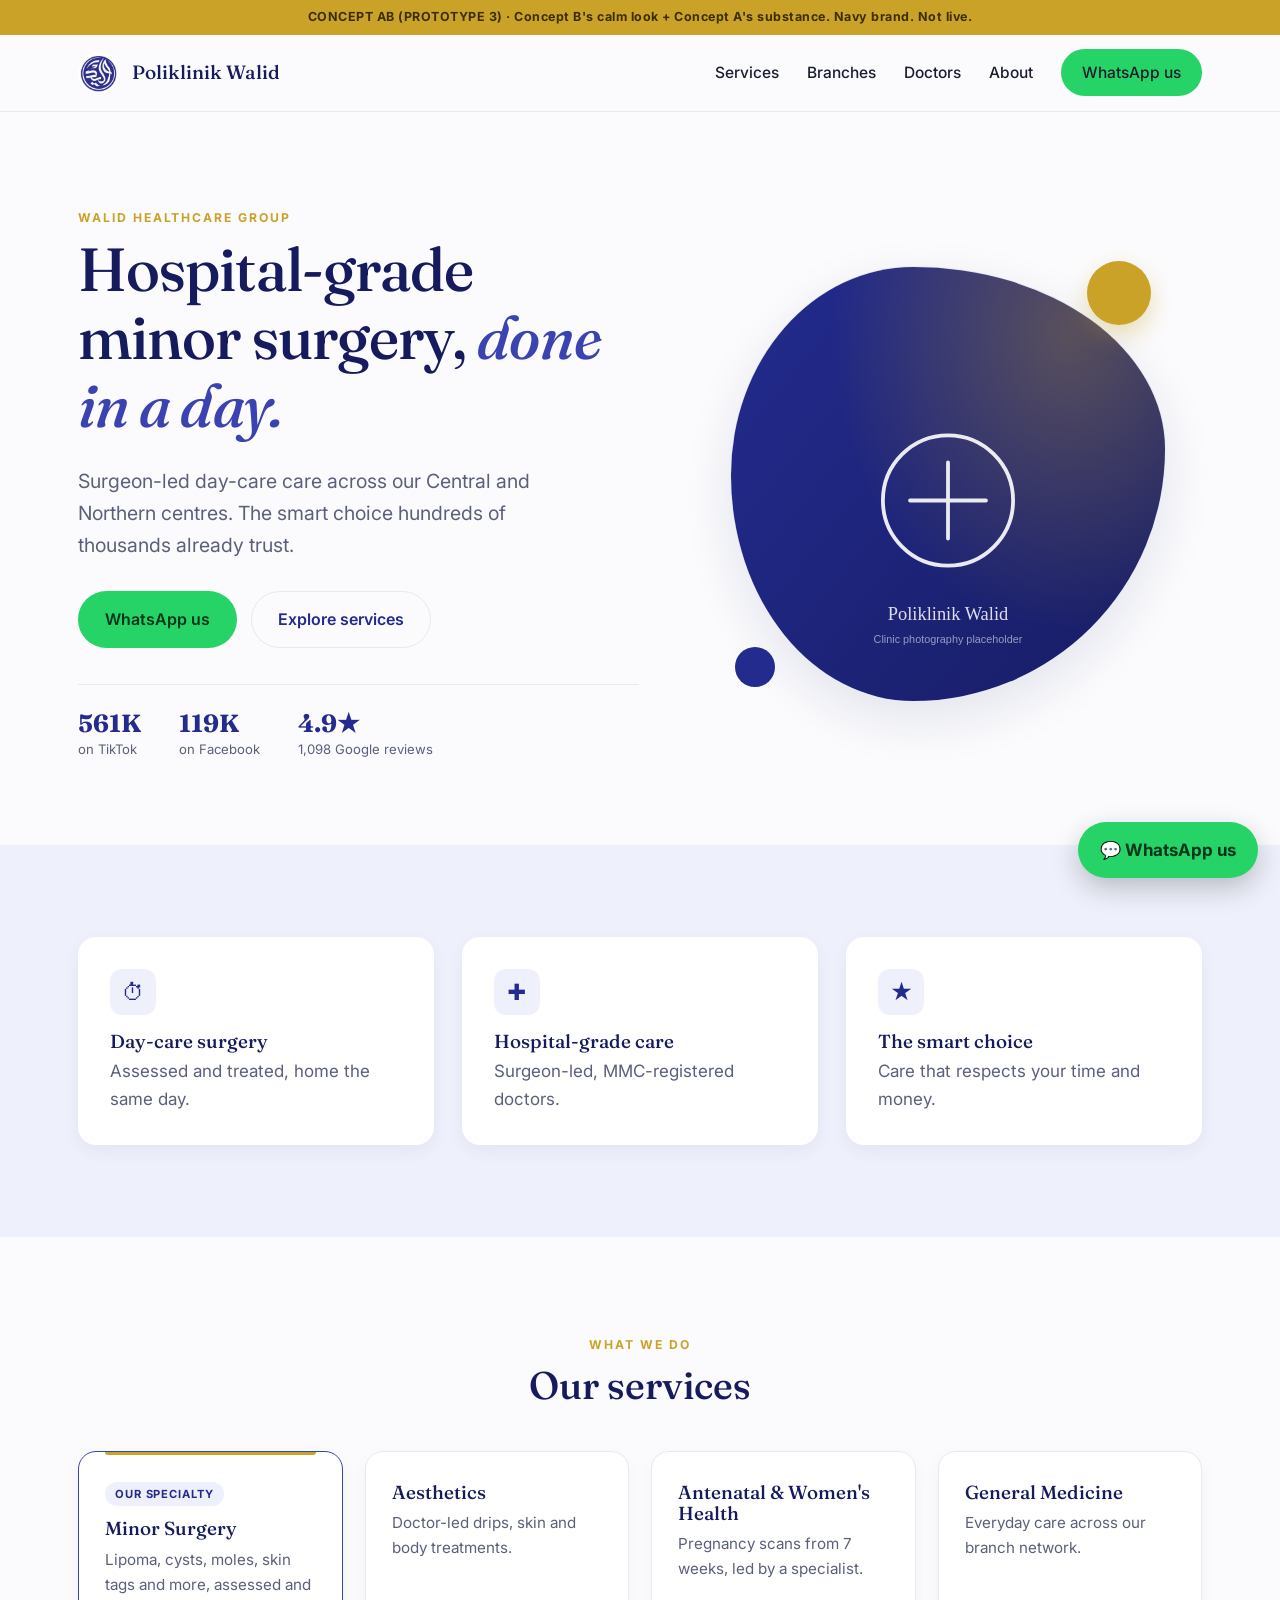
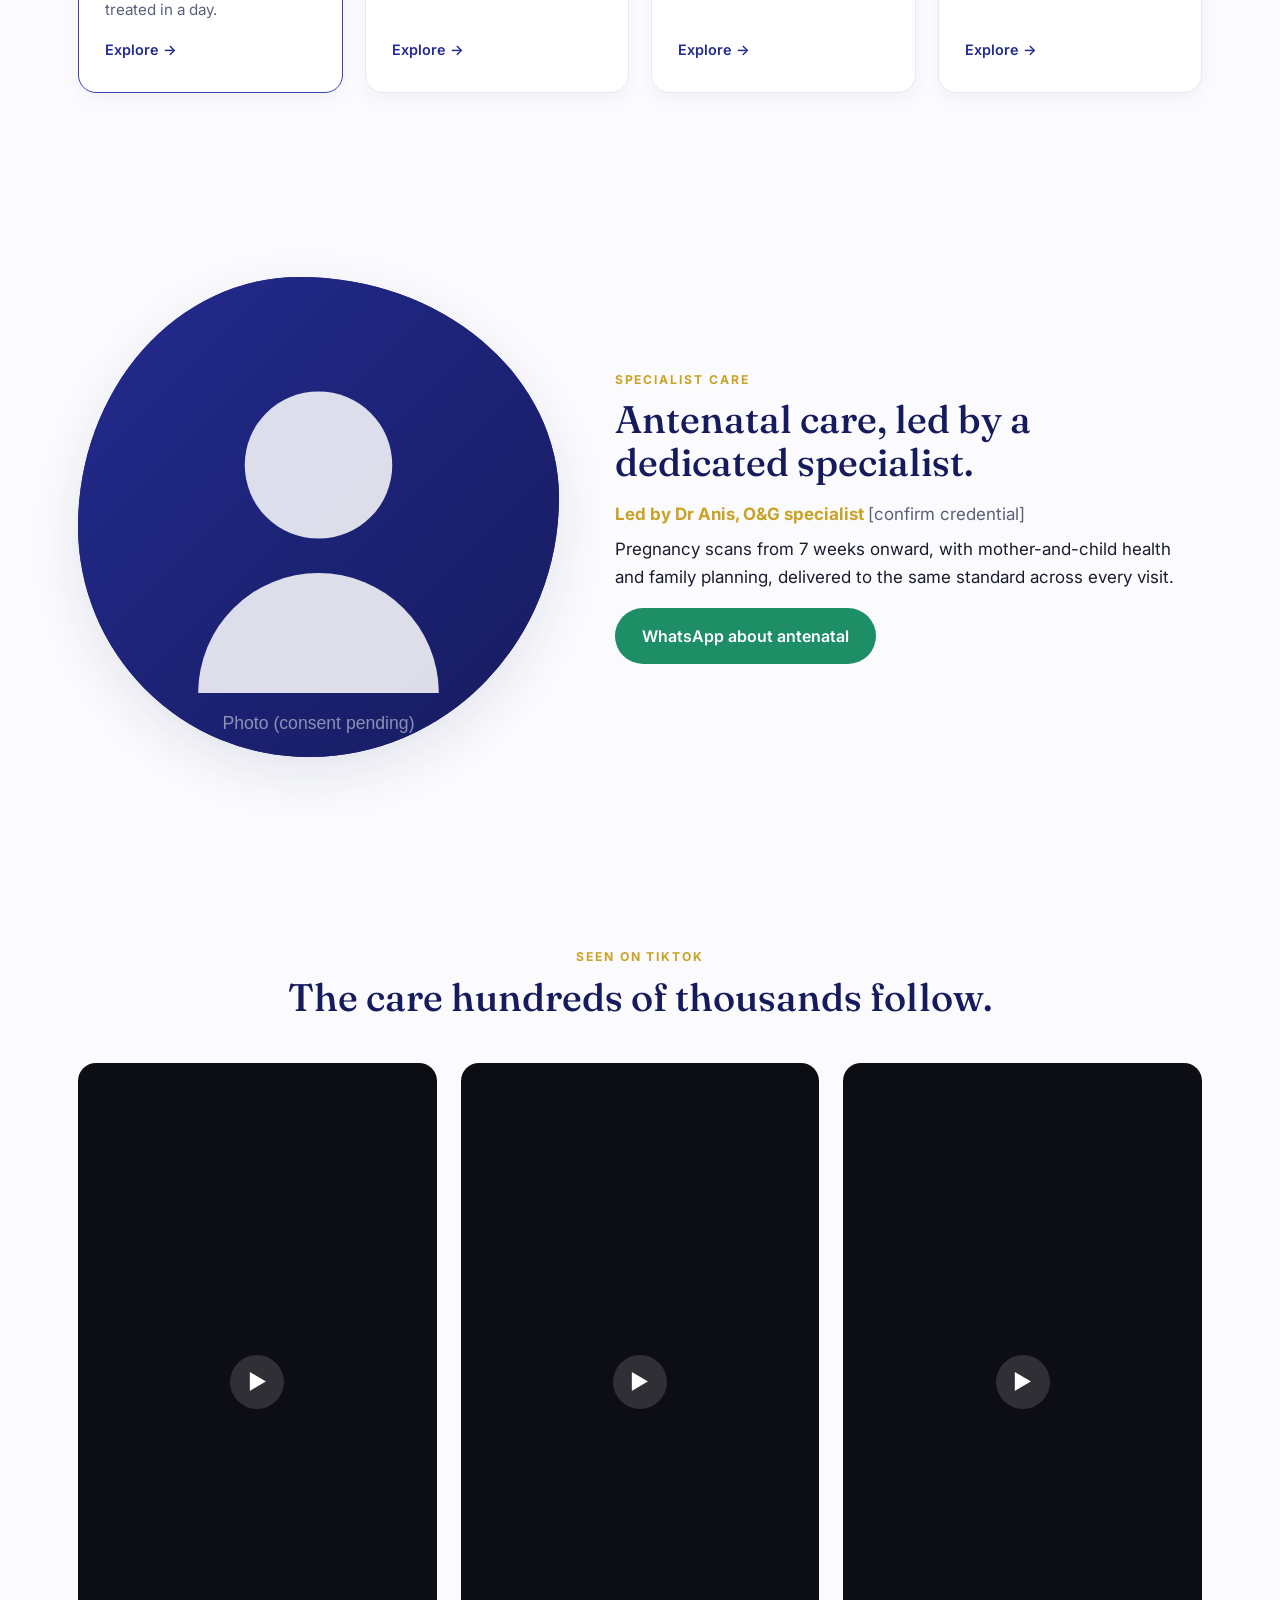
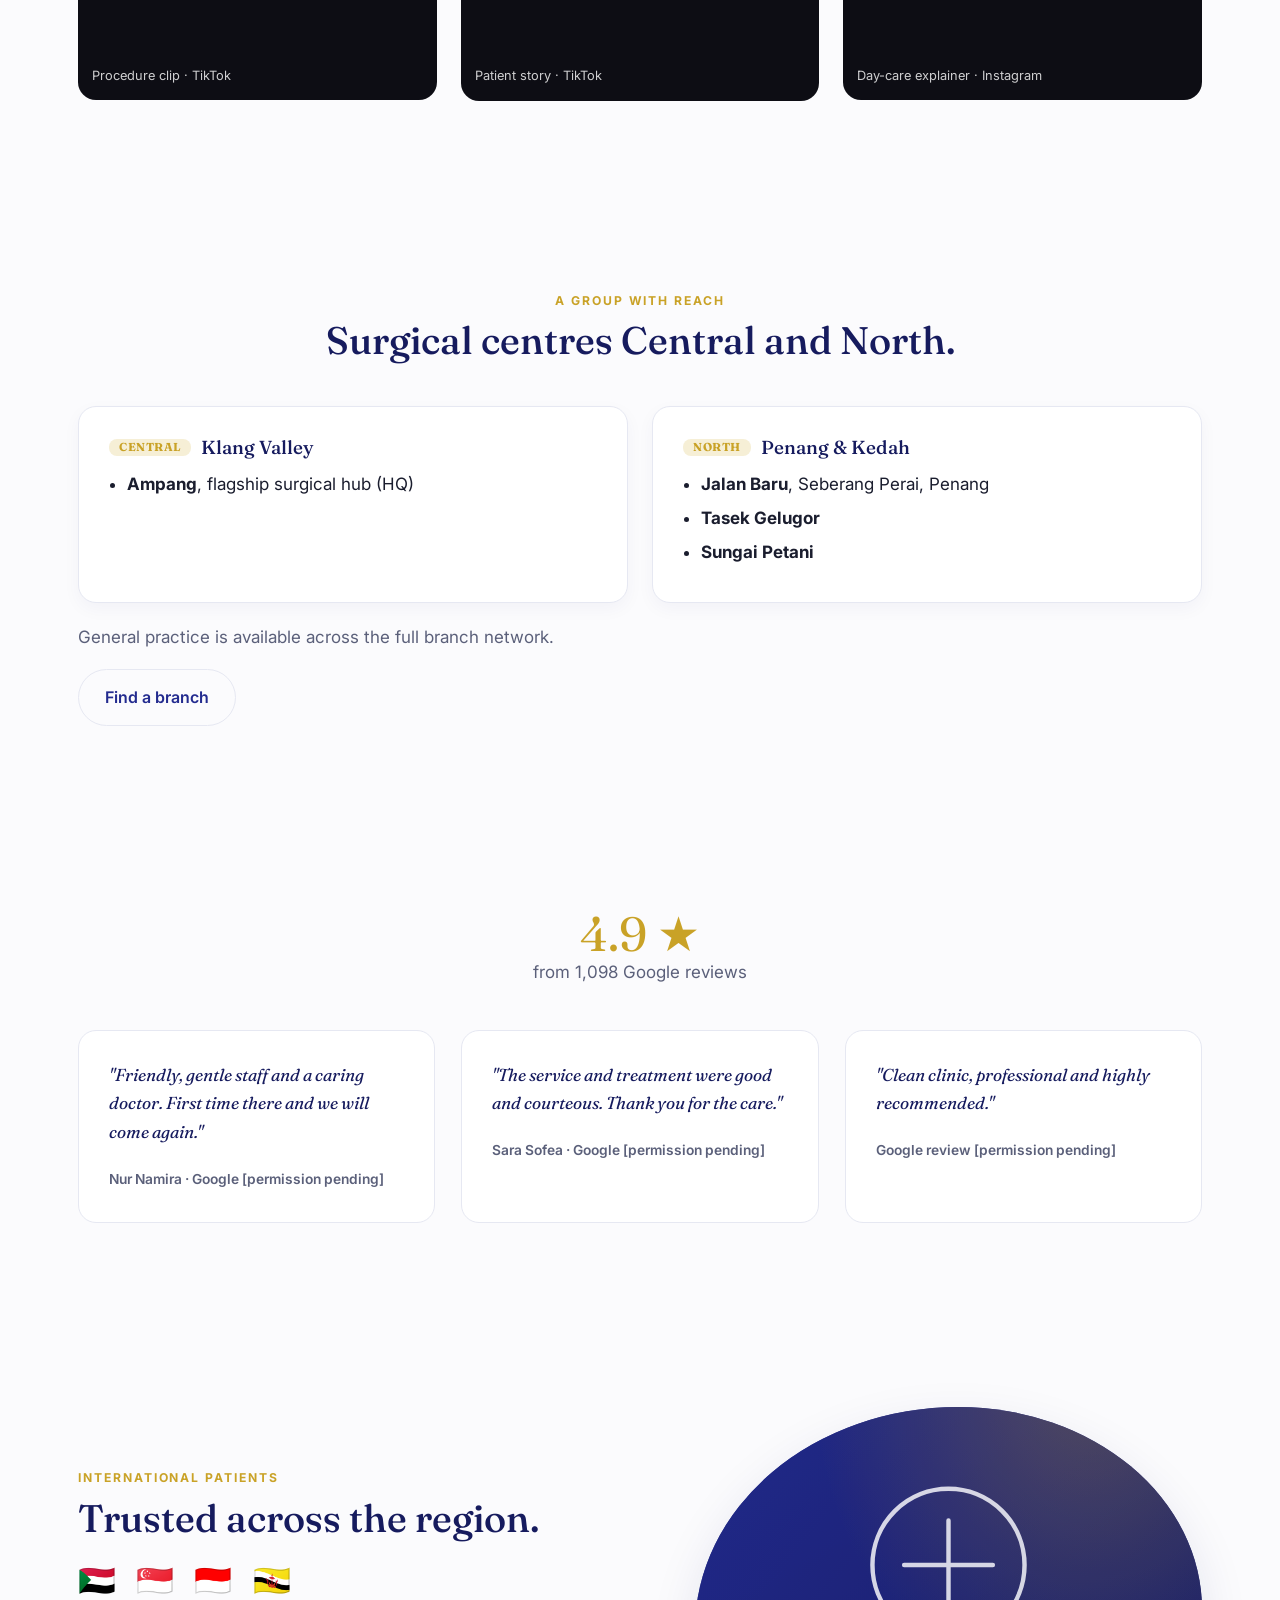
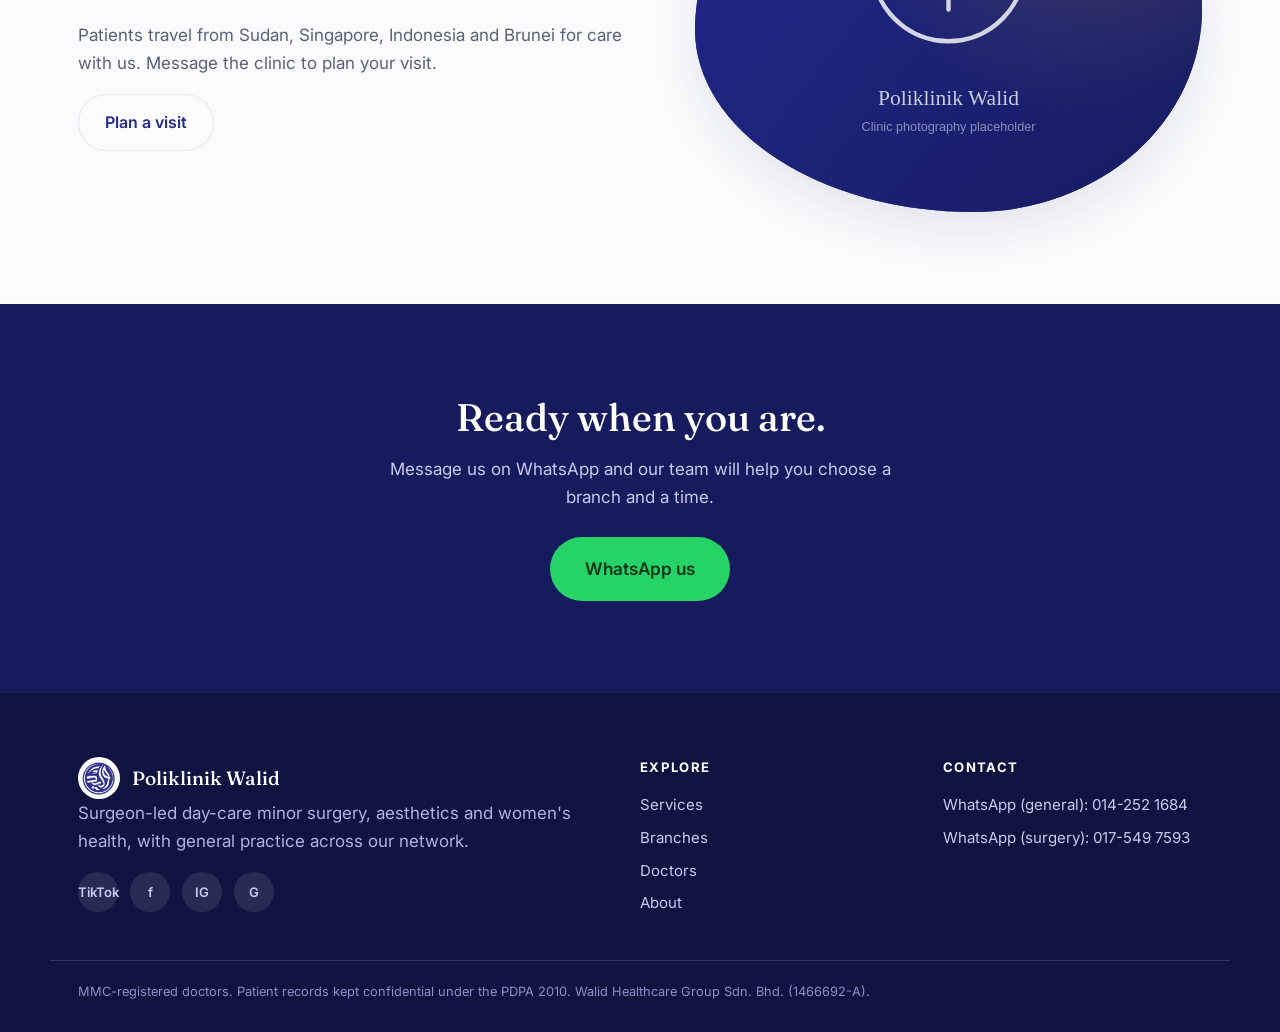
==== prototype-v3/index.html @ 0b4a8151 "Build Concept AB (Prototype 3) per docs/13 spec Standalone homepage blend at /prototype-v3: Concept " ====
<!DOCTYPE html>
<html lang="en">
<head>
  <meta charset="UTF-8" />
  <meta name="viewport" content="width=device-width, initial-scale=1.0" />
  <meta name="robots" content="noindex, nofollow" />
  <title>Poliklinik Walid · Concept AB (Prototype 3)</title>
  <link rel="preconnect" href="https://fonts.googleapis.com" />
  <link rel="preconnect" href="https://fonts.gstatic.com" crossorigin />
  <link href="https://fonts.googleapis.com/css2?family=Fraunces:opsz,wght@9..144,400;9..144,500;9..144,600&family=Inter:wght@400;500;600;700&display=swap" rel="stylesheet" />
  <link rel="stylesheet" href="styles.css" />
</head>
<body>
  <div class="mock-banner">CONCEPT AB (PROTOTYPE 3) · Concept B's calm look + Concept A's substance. Navy brand. Not live.</div>

  <!-- 0. HEADER -->
  <header class="site-header">
    <div class="container header-inner">
      <a class="brand" href="#">
        <img src="assets/logo.jpg" alt="Poliklinik Walid" width="42" height="42" />
        <span class="brand-name">Poliklinik Walid</span>
      </a>
      <nav class="nav">
        <a href="#services">Services</a>
        <a href="#network">Branches</a>
        <a href="#specialist">Doctors</a>
        <a href="#intl">About</a>
        <a class="btn btn-wa" href="#contact">WhatsApp us</a>
      </nav>
    </div>
  </header>

  <!-- 1. HERO (B's panel + A's proof rail) -->
  <section class="hero">
    <div class="container hero-grid">
      <div class="hero-text">
        <p class="eyebrow">Walid Healthcare Group</p>
        <h1>Hospital-grade minor surgery, <em>done in a day.</em></h1>
        <p class="lead">Surgeon-led day-care care across our Central and Northern centres. The smart choice hundreds of thousands already trust.</p>
        <div class="hero-cta">
          <a class="btn btn-wa" href="#contact">WhatsApp us</a>
          <a class="btn btn-ghost" href="#services">Explore services</a>
        </div>
        <div class="proof-rail">
          <div class="stat"><b>561K</b><span>on TikTok</span></div>
          <div class="stat"><b>119K</b><span>on Facebook</span></div>
          <div class="stat"><b>4.9&#9733;</b><span>1,098 Google reviews</span></div>
        </div>
      </div>
      <div class="hero-art" aria-hidden="true">
        <div class="hero-panel">
          <img class="hero-photo" src="assets/placeholder-hero.svg" alt="" />
        </div>
        <span class="float-dot dot-gold"></span>
        <span class="float-dot dot-navy"></span>
      </div>
    </div>
  </section>

  <!-- 2. VALUE STRIP -->
  <section class="value">
    <div class="container value-grid reveal-group">
      <div class="value-card"><div class="vi">&#9201;</div><h3>Day-care surgery</h3><p>Assessed and treated, home the same day.</p></div>
      <div class="value-card"><div class="vi">&#10010;</div><h3>Hospital-grade care</h3><p>Surgeon-led, MMC-registered doctors.</p></div>
      <div class="value-card"><div class="vi">&#9733;</div><h3>The smart choice</h3><p>Care that respects your time and money.</p></div>
    </div>
  </section>

  <!-- 3. SERVICES ROW (B's thin-underline, 4 pillars, Minor Surgery led) -->
  <section class="services" id="services">
    <div class="container">
      <div class="section-label"><span class="eyebrow">What we do</span><h2>Our services</h2></div>
      <div class="svc-row">
        <a class="svc is-lead" href="#">
          <span class="svc-tag">Our specialty</span>
          <h3>Minor Surgery</h3>
          <p>Lipoma, cysts, moles, skin tags and more, assessed and treated in a day.</p>
          <span class="svc-arrow">Explore &rarr;</span>
        </a>
        <a class="svc" href="#">
          <h3>Aesthetics</h3>
          <p>Doctor-led drips, skin and body treatments.</p>
          <span class="svc-arrow">Explore &rarr;</span>
        </a>
        <a class="svc" href="#">
          <h3>Antenatal &amp; Women's Health</h3>
          <p>Pregnancy scans from 7 weeks, led by a specialist.</p>
          <span class="svc-arrow">Explore &rarr;</span>
        </a>
        <a class="svc" href="#">
          <h3>General Medicine</h3>
          <p>Everyday care across our branch network.</p>
          <span class="svc-arrow">Explore &rarr;</span>
        </a>
      </div>
    </div>
  </section>

  <!-- 4. SPECIALIST (expertise-first) -->
  <section class="specialist" id="specialist">
    <div class="container spec-grid">
      <div class="spec-photo reveal" aria-hidden="true"><div class="spec-panel"><img src="assets/placeholder-doctor.svg" alt="" /></div></div>
      <div>
        <p class="eyebrow">Specialist care</p>
        <h2>Antenatal care, led by a dedicated specialist.</h2>
        <p class="gold-line">Led by Dr Anis, O&amp;G specialist <span class="muted">[confirm credential]</span></p>
        <p>Pregnancy scans from 7 weeks onward, with mother-and-child health and family planning, delivered to the same standard across every visit.</p>
        <a class="btn btn-primary" href="#contact">WhatsApp about antenatal</a>
      </div>
    </div>
  </section>

  <!-- 5. PROOF WALL -->
  <section class="proof" id="proof">
    <div class="container">
      <div class="section-label"><span class="eyebrow">Seen on TikTok</span><h2>The care hundreds of thousands follow.</h2></div>
      <div class="proof-grid reveal-group">
        <a class="proof-card" href="https://www.tiktok.com/@drwalidutagha" target="_blank" rel="noopener"><span class="play">&#9654;</span><span class="lbl">Procedure clip &middot; TikTok</span></a>
        <a class="proof-card" href="https://www.tiktok.com/@drwalidutagha" target="_blank" rel="noopener"><span class="play">&#9654;</span><span class="lbl">Patient story &middot; TikTok</span></a>
        <a class="proof-card" href="https://www.instagram.com/drwalidutagha/" target="_blank" rel="noopener"><span class="play">&#9654;</span><span class="lbl">Day-care explainer &middot; Instagram</span></a>
      </div>
    </div>
  </section>

  <!-- 6. BRANCH NETWORK (two-hub) -->
  <section class="network" id="network">
    <div class="container">
      <div class="section-label"><span class="eyebrow">A group with reach</span><h2>Surgical centres Central and North.</h2></div>
      <div class="branch-grid">
        <div class="branch-col">
          <h3><span class="pin">CENTRAL</span> Klang Valley</h3>
          <ul><li><b>Ampang</b>, flagship surgical hub (HQ)</li></ul>
        </div>
        <div class="branch-col">
          <h3><span class="pin">NORTH</span> Penang &amp; Kedah</h3>
          <ul><li><b>Jalan Baru</b>, Seberang Perai, Penang</li><li><b>Tasek Gelugor</b></li><li><b>Sungai Petani</b></li></ul>
        </div>
      </div>
      <p class="muted net-note">General practice is available across the full branch network.</p>
      <a class="btn btn-ghost" href="#">Find a branch</a>
    </div>
  </section>

  <!-- 7. REVIEWS -->
  <section class="reviews">
    <div class="container">
      <div class="section-label center"><span class="rev-stat">4.9 &#9733;</span><p class="muted">from 1,098 Google reviews</p></div>
      <div class="rev-grid reveal-group">
        <blockquote class="rev-card"><p>"Friendly, gentle staff and a caring doctor. First time there and we will come again."</p><cite>Nur Namira &middot; Google [permission pending]</cite></blockquote>
        <blockquote class="rev-card"><p>"The service and treatment were good and courteous. Thank you for the care."</p><cite>Sara Sofea &middot; Google [permission pending]</cite></blockquote>
        <blockquote class="rev-card"><p>"Clean clinic, professional and highly recommended."</p><cite>Google review [permission pending]</cite></blockquote>
      </div>
    </div>
  </section>

  <!-- 8. INTERNATIONAL -->
  <section class="intl" id="intl">
    <div class="container intl-grid">
      <div>
        <p class="eyebrow">International patients</p>
        <h2>Trusted across the region.</h2>
        <div class="flags"><span title="Sudan">&#127480;&#127465;</span> <span title="Singapore">&#127480;&#127468;</span> <span title="Indonesia">&#127470;&#127465;</span> <span title="Brunei">&#127463;&#127475;</span></div>
        <p class="muted">Patients travel from Sudan, Singapore, Indonesia and Brunei for care with us. Message the clinic to plan your visit.</p>
        <a class="btn btn-ghost" href="#contact">Plan a visit</a>
      </div>
      <div class="intl-art" aria-hidden="true"><div class="intl-panel"><img src="assets/placeholder-hero.svg" alt="" /></div></div>
    </div>
  </section>

  <!-- 9. FINAL CTA -->
  <section class="cta" id="contact">
    <div class="container cta-inner">
      <h2>Ready when you are.</h2>
      <p>Message us on WhatsApp and our team will help you choose a branch and a time.</p>
      <a class="btn btn-wa lg" href="#">WhatsApp us</a>
    </div>
  </section>

  <!-- 10. FOOTER -->
  <footer class="site-footer">
    <div class="container footer-grid">
      <div>
        <div class="brand"><img src="assets/logo.jpg" alt="Poliklinik Walid" width="42" height="42" class="footer-logo" /><span class="brand-name light">Poliklinik Walid</span></div>
        <p class="muted-light">Surgeon-led day-care minor surgery, aesthetics and women's health, with general practice across our network.</p>
        <div class="socials"><a href="https://www.tiktok.com/@drwalidutagha" target="_blank" rel="noopener">TikTok</a><a href="https://www.facebook.com/profile.php?id=100080089330356" target="_blank" rel="noopener">f</a><a href="https://www.instagram.com/drwalidutagha/" target="_blank" rel="noopener">IG</a><a href="https://www.google.com/search?q=Poliklinik+Walid" target="_blank" rel="noopener">G</a></div>
      </div>
      <div><h4>Explore</h4><ul><li><a href="#services">Services</a></li><li><a href="#network">Branches</a></li><li><a href="#specialist">Doctors</a></li><li><a href="#intl">About</a></li></ul></div>
      <div><h4>Contact</h4><ul><li>WhatsApp (general): 014-252 1684</li><li>WhatsApp (surgery): 017-549 7593</li></ul></div>
    </div>
    <div class="container legal">MMC-registered doctors. Patient records kept confidential under the PDPA 2010. Walid Healthcare Group Sdn. Bhd. (1466692-A).</div>
  </footer>

  <a class="fab" href="#contact">&#128172; WhatsApp us</a>

  <script src="reveal.js" defer></script>
</body>
</html>
---- prototype-v3/styles.css ----
/* Poliklinik Walid — Concept AB (Prototype 3).
   Concept B's calm/airy look + Concept A's substance. Locked navy brand, no teal,
   no 3-step, no emergency bar, no em-dashes. Reuses the same token values. */

:root {
  --brand-700: #232B8F;
  --brand-900: #161B5E;
  --brand-500: #3A43B0;
  --brand-050: #EEF0FB;
  --gold-500: #C9A227;
  --gold-100: #F6EFD6;
  --accent-600: #1E8E66;
  --accent-700: #176F50;
  --wa: #25D366;
  --wa-dark: #1EBE5A;
  --bg: #FBFBFD;
  --surface: #FFFFFF;
  --ink: #1A1D2E;
  --muted: #5B607A;
  --rule: #E6E8F2;
  --serif: "Fraunces", Georgia, serif;
  --sans: "Inter", system-ui, Arial, sans-serif;
  --maxw: 1180px;
  --radius: 18px;
  --shadow: 0 18px 50px rgba(22,27,94,.10);
}

* { box-sizing: border-box; }
html { scroll-behavior: smooth; }
body { margin: 0; font-family: var(--sans); color: var(--ink); background: var(--bg); line-height: 1.65; font-size: 17px; }
.container { max-width: var(--maxw); margin: 0 auto; padding: 0 28px; }
h1, h2, h3 { font-family: var(--serif); font-weight: 500; line-height: 1.12; color: var(--brand-900); margin: 0 0 .4em; }
h1 { font-size: clamp(2.2rem, 5.2vw, 3.8rem); letter-spacing: -.015em; }
h1 em { font-style: italic; color: var(--brand-500); }
h2 { font-size: clamp(1.6rem, 3.4vw, 2.4rem); }
h3 { font-size: 1.18rem; }
p { margin: 0 0 1em; }
a { color: var(--brand-500); text-decoration: none; }
.eyebrow { font-family: var(--sans); font-size: .76rem; font-weight: 700; letter-spacing: .16em; text-transform: uppercase; color: var(--gold-500); margin: 0 0 .7em; display: block; }
.muted { color: var(--muted); }
section { padding: 92px 0; }

/* Buttons */
.btn { display: inline-flex; align-items: center; gap: .5rem; font-family: var(--sans); font-weight: 600; font-size: 1rem; padding: 14px 26px; border-radius: 999px; border: 1.5px solid transparent; cursor: pointer; transition: transform .16s ease, box-shadow .16s ease, background-color .16s ease; text-decoration: none; }
.btn:hover { transform: translateY(-2px); }
.btn-primary { background: var(--accent-600); color: #fff; }
.btn-primary:hover { background: var(--accent-700); box-shadow: 0 10px 24px rgba(30,142,102,.28); }
.btn-ghost { background: transparent; color: var(--brand-700); border-color: var(--rule); }
.btn-ghost:hover { border-color: var(--brand-700); background: var(--brand-050); }
.btn-wa { background: var(--wa); color: #06351b; }
.btn-wa:hover { background: var(--wa-dark); }
.btn.lg { padding: 17px 34px; font-size: 1.08rem; }

/* Header */
.site-header { position: sticky; top: 0; z-index: 50; background: rgba(251,251,253,.86); backdrop-filter: blur(10px); border-bottom: 1px solid var(--rule); }
.header-inner { display: flex; align-items: center; justify-content: space-between; height: 76px; }
.brand { display: flex; align-items: center; gap: 12px; }
.brand img { border-radius: 50%; }
.brand-name { font-family: var(--serif); font-weight: 500; font-size: 1.2rem; color: var(--brand-900); }
.brand-name.light { color: #fff; }
.nav { display: flex; align-items: center; gap: 28px; }
.nav a { color: var(--ink); font-weight: 500; font-size: .97rem; }
.nav a:hover { color: var(--brand-700); }
.nav .btn { padding: 10px 20px; }

/* Hero — B's organic panel + A's proof rail */
.hero { padding: 96px 0 84px; }
.hero-grid { display: grid; grid-template-columns: 1.05fr .95fr; gap: 56px; align-items: center; }
.hero .lead { font-size: 1.22rem; color: var(--muted); max-width: 40ch; margin-bottom: 30px; }
.hero-cta { display: flex; gap: 14px; flex-wrap: wrap; margin-bottom: 36px; }
.proof-rail { display: flex; gap: 38px; padding-top: 26px; border-top: 1px solid var(--rule); }
.proof-rail .stat { display: flex; flex-direction: column; }
.proof-rail b { font-family: var(--serif); font-size: 1.55rem; color: var(--brand-700); line-height: 1; }
.proof-rail span { font-size: .82rem; color: var(--muted); margin-top: 4px; }

.hero-art { position: relative; aspect-ratio: 1/1; display: grid; place-items: center; }
.hero-panel { width: 86%; aspect-ratio: 1/1; border-radius: 42% 58% 58% 42% / 48% 42% 58% 52%; background: radial-gradient(130% 110% at 75% 15%, var(--brand-050), #fff 60%); border: 1px solid var(--rule); box-shadow: var(--shadow); overflow: hidden; display: grid; place-items: center; }
.hero-panel .hero-photo { width: 100%; height: 100%; object-fit: cover; }
.float-dot { position: absolute; border-radius: 50%; }
.dot-gold { width: 64px; height: 64px; background: var(--gold-500); top: 6%; right: 10%; box-shadow: 0 10px 24px rgba(201,162,39,.35); }
.dot-navy { width: 40px; height: 40px; background: var(--brand-700); bottom: 10%; left: 8%; }

/* Section labels */
.section-label { margin-bottom: 44px; text-align: center; }
.section-label .eyebrow { display: inline-block; }
.section-label h2 { margin: 0; }
.section-label.center .rev-stat { font-family: var(--serif); font-size: 3rem; color: var(--gold-500); line-height: 1; display: block; }

/* Value strip */
.value { background: var(--brand-050); }
.value-grid { display: grid; grid-template-columns: repeat(3, 1fr); gap: 28px; }
.value-card { background: var(--surface); border-radius: var(--radius); padding: 32px; box-shadow: 0 6px 18px rgba(22,27,94,.05); }
.value-card .vi { width: 46px; height: 46px; border-radius: 12px; background: var(--brand-050); color: var(--brand-700); display: grid; place-items: center; font-size: 1.4rem; margin-bottom: 16px; }
.value-card h3 { margin-bottom: .25em; }
.value-card p { color: var(--muted); margin: 0; }

/* Services row — smooth cards, Minor Surgery led */
.svc-row { display: grid; grid-template-columns: repeat(4, 1fr); gap: 22px; }
.svc { position: relative; display: flex; flex-direction: column; padding: 30px 26px; background: var(--surface); border: 1px solid var(--rule); border-radius: var(--radius); box-shadow: 0 6px 18px rgba(22,27,94,.04); transition: transform .22s ease, box-shadow .22s ease, border-color .22s ease; }
.svc::before { content: ""; position: absolute; left: 26px; right: 26px; top: 0; height: 3px; background: var(--gold-500); border-radius: 0 0 3px 3px; transform: scaleX(0); transform-origin: left; transition: transform .25s ease; }
.svc:hover { transform: translateY(-5px); box-shadow: var(--shadow); border-color: transparent; }
.svc:hover::before { transform: scaleX(1); }
.svc.is-lead { border-color: var(--brand-500); }
.svc.is-lead::before { transform: scaleX(1); }
.svc-tag { display: inline-block; align-self: flex-start; background: var(--brand-050); color: var(--brand-700); font-size: .7rem; font-weight: 700; letter-spacing: .08em; text-transform: uppercase; padding: 3px 10px; border-radius: 999px; margin-bottom: 12px; }
.svc h3 { margin-bottom: .4em; }
.svc p { color: var(--muted); font-size: .95rem; flex: 1; margin-bottom: 16px; }
.svc-arrow { font-weight: 600; color: var(--brand-700); font-size: .9rem; display: inline-flex; align-items: center; gap: 6px; transition: gap .2s ease, color .2s ease; }
.svc:hover .svc-arrow { gap: 11px; color: var(--gold-500); }

/* Specialist */
.spec-grid { display: grid; grid-template-columns: .9fr 1.1fr; gap: 56px; align-items: center; }
.spec-photo { position: relative; aspect-ratio: 1/1; }
.spec-panel { width: 100%; height: 100%; border-radius: 46% 54% 52% 48% / 52% 46% 54% 48%; overflow: hidden; background: linear-gradient(160deg, var(--brand-700), var(--brand-900)); box-shadow: var(--shadow); }
.spec-panel img { width: 100%; height: 100%; object-fit: cover; }
.gold-line { color: var(--gold-500); font-weight: 700; margin-bottom: .4em; }
.gold-line .muted { font-weight: 400; }

/* Proof wall */
.proof-grid { display: grid; grid-template-columns: repeat(3, 1fr); gap: 24px; }
.proof-card { aspect-ratio: 9/16; border-radius: var(--radius); background: #0d0d14; color: #fff; display: grid; place-items: center; position: relative; overflow: hidden; transition: transform .2s ease; }
.proof-card:hover { transform: translateY(-4px); }
.proof-card .play { width: 54px; height: 54px; border-radius: 50%; background: rgba(255,255,255,.14); display: grid; place-items: center; font-size: 1.3rem; }
.proof-card .lbl { position: absolute; bottom: 14px; left: 14px; font-size: .8rem; color: rgba(255,255,255,.8); }

/* Branch network */
.branch-grid { display: grid; grid-template-columns: 1fr 1fr; gap: 24px; }
.branch-col { background: var(--surface); border: 1px solid var(--rule); border-radius: var(--radius); padding: 30px; box-shadow: 0 6px 18px rgba(22,27,94,.04); }
.branch-col h3 { display: flex; align-items: center; gap: 10px; }
.pin { background: var(--gold-100); color: var(--gold-500); border-radius: 8px; padding: 2px 10px; font-size: .72rem; font-weight: 700; letter-spacing: .05em; }
.branch-col ul { margin: 12px 0 0; padding-left: 18px; }
.branch-col li { margin-bottom: 6px; }
.net-note { margin: 20px 0 18px; }

/* Reviews */
.rev-grid { display: grid; grid-template-columns: repeat(3, 1fr); gap: 26px; margin-top: 36px; }
.rev-card { margin: 0; background: var(--surface); border: 1px solid var(--rule); border-radius: var(--radius); padding: 30px; }
.rev-card p { font-family: var(--serif); font-size: 1.08rem; color: var(--brand-900); font-style: italic; }
.rev-card cite { font-style: normal; font-size: .86rem; color: var(--muted); font-weight: 600; }

/* International */
.intl-grid { display: grid; grid-template-columns: 1.05fr .95fr; gap: 56px; align-items: center; }
.intl .flags { font-size: 1.9rem; letter-spacing: .2em; margin: 6px 0 16px; }
.intl .flags span { display: inline-block; transition: transform .2s ease; }
.intl .flags span:hover { transform: translateY(-4px) scale(1.1); }
.intl-art { aspect-ratio: 5/4; position: relative; }
.intl-panel { width: 100%; height: 100%; border-radius: 52% 48% 45% 55% / 55% 50% 50% 45%; overflow: hidden; background: linear-gradient(150deg, var(--brand-700), var(--brand-900)); box-shadow: var(--shadow); }
.intl-panel img { width: 100%; height: 100%; object-fit: cover; opacity: .9; }

/* Final CTA */
.cta { background: var(--brand-900); color: #fff; text-align: center; }
.cta h2 { color: #fff; }
.cta p { color: #c7cbee; max-width: 46ch; margin: 0 auto 26px; }

/* Footer */
.site-footer { background: #0f1340; color: #c7cbee; padding: 64px 0 30px; }
.footer-grid { display: grid; grid-template-columns: 2fr 1fr 1fr; gap: 44px; margin-bottom: 36px; }
.footer-logo { background: #fff; border-radius: 50%; padding: 2px; }
.muted-light { color: #aeb3e0; }
.site-footer h4 { color: #fff; font-family: var(--sans); font-size: .82rem; letter-spacing: .1em; text-transform: uppercase; margin: 0 0 14px; }
.site-footer ul { list-style: none; padding: 0; margin: 0; }
.site-footer li { margin-bottom: 8px; font-size: .94rem; }
.site-footer a { color: #c7cbee; }
.site-footer a:hover { color: #fff; }
.socials { display: flex; gap: 12px; margin-top: 14px; }
.socials a { width: 40px; height: 40px; border-radius: 50%; background: rgba(255,255,255,.1); display: grid; place-items: center; font-size: .82rem; font-weight: 600; }
.legal { border-top: 1px solid rgba(255,255,255,.14); padding-top: 20px; font-size: .8rem; color: #8a90c8; }

/* Floating WhatsApp */
.fab { position: fixed; right: 22px; bottom: 22px; z-index: 60; background: var(--wa); color: #06351b; font-weight: 700; padding: 14px 22px; border-radius: 999px; box-shadow: 0 10px 28px rgba(0,0,0,.22); display: flex; gap: 8px; transition: transform .16s ease; }
.fab:hover { transform: translateY(-2px) scale(1.03); }

/* Mock banner */
.mock-banner { background: var(--gold-500); color: #3a2f00; text-align: center; font-size: .78rem; font-weight: 700; padding: 7px; letter-spacing: .04em; }

/* Scroll reveal (same contract as the theme's reveal.js) */
.reveal, .reveal-group > * { opacity: 0; transform: translateY(20px); transition: opacity .6s ease, transform .6s ease; }
.reveal.is-visible, .reveal-group.is-visible > * { opacity: 1; transform: none; }
.reveal-group.is-visible > *:nth-child(2) { transition-delay: .08s; }
.reveal-group.is-visible > *:nth-child(3) { transition-delay: .16s; }

/* Responsive */
@media (max-width: 960px) {
  .hero-grid, .spec-grid, .intl-grid { grid-template-columns: 1fr; gap: 40px; }
  .hero-art, .spec-photo, .intl-art { order: -1; max-width: 380px; margin: 0 auto; width: 100%; }
  .svc-row { grid-template-columns: 1fr 1fr; }
  .value-grid, .proof-grid, .rev-grid, .branch-grid { grid-template-columns: 1fr; }
  .proof-grid { grid-template-columns: 1fr 1fr; }
  section { padding: 64px 0; }
}
@media (max-width: 560px) {
  .svc-row, .proof-grid { grid-template-columns: 1fr; }
  .proof-rail { gap: 22px; flex-wrap: wrap; }
  .hero-cta .btn { flex: 1 1 auto; justify-content: center; }
  .nav a:not(.btn) { display: none; }
}
@media (prefers-reduced-motion: reduce) {
  .reveal, .reveal-group > * { opacity: 1 !important; transform: none !important; transition: none !important; }
  .btn:hover, .svc:hover, .proof-card:hover, .fab:hover { transform: none !important; }
}
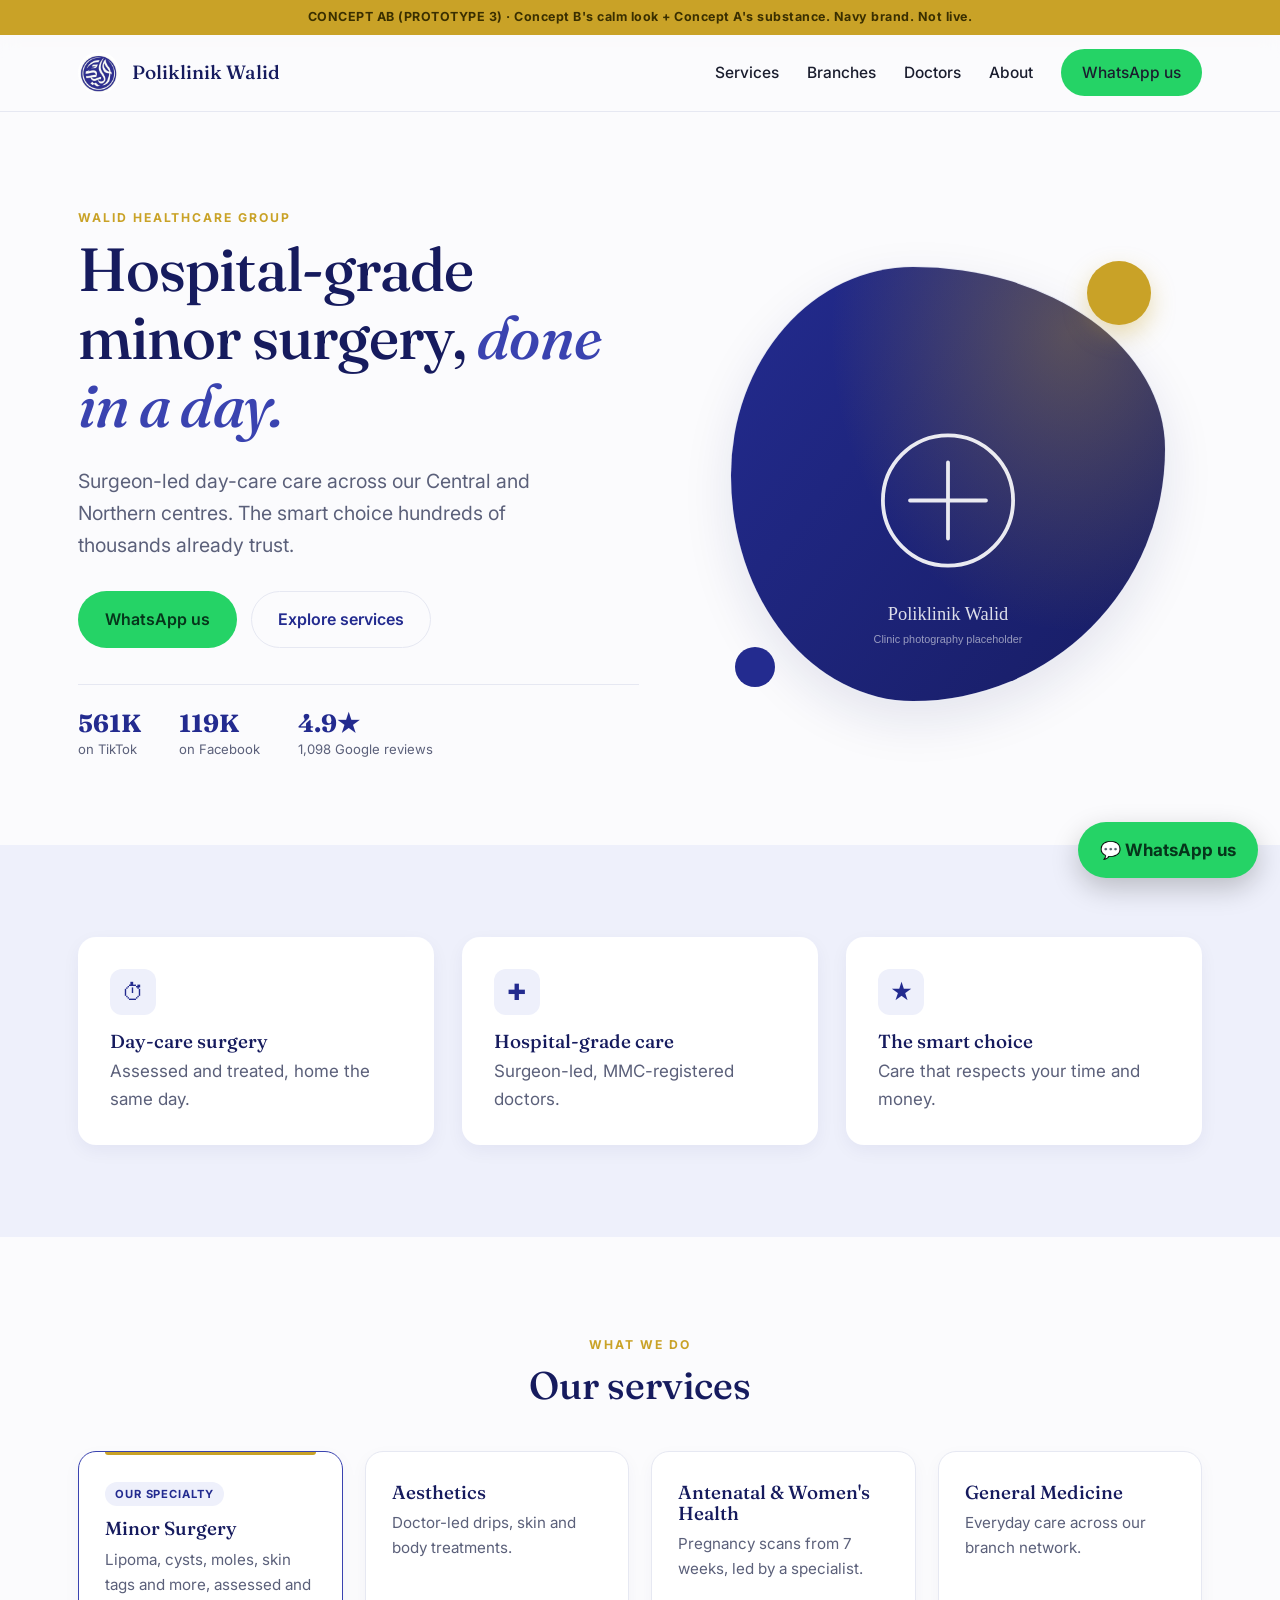
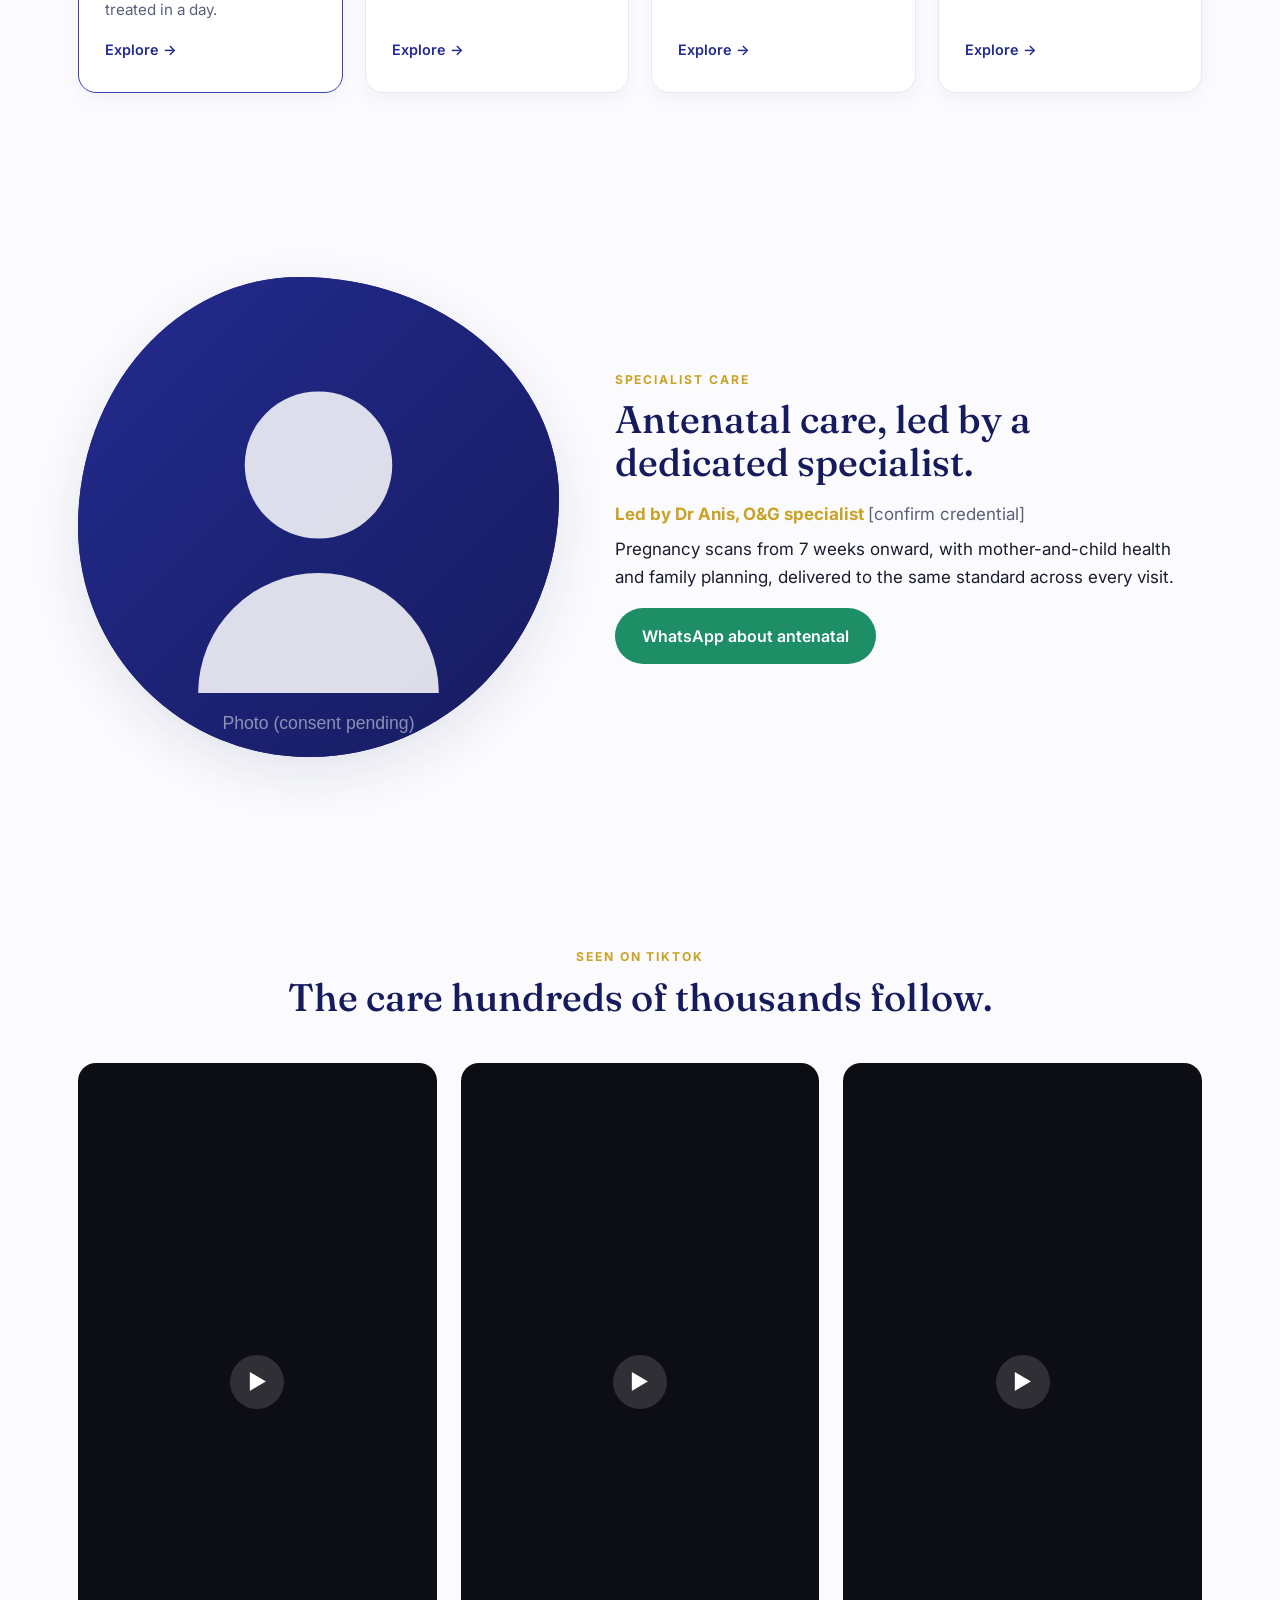
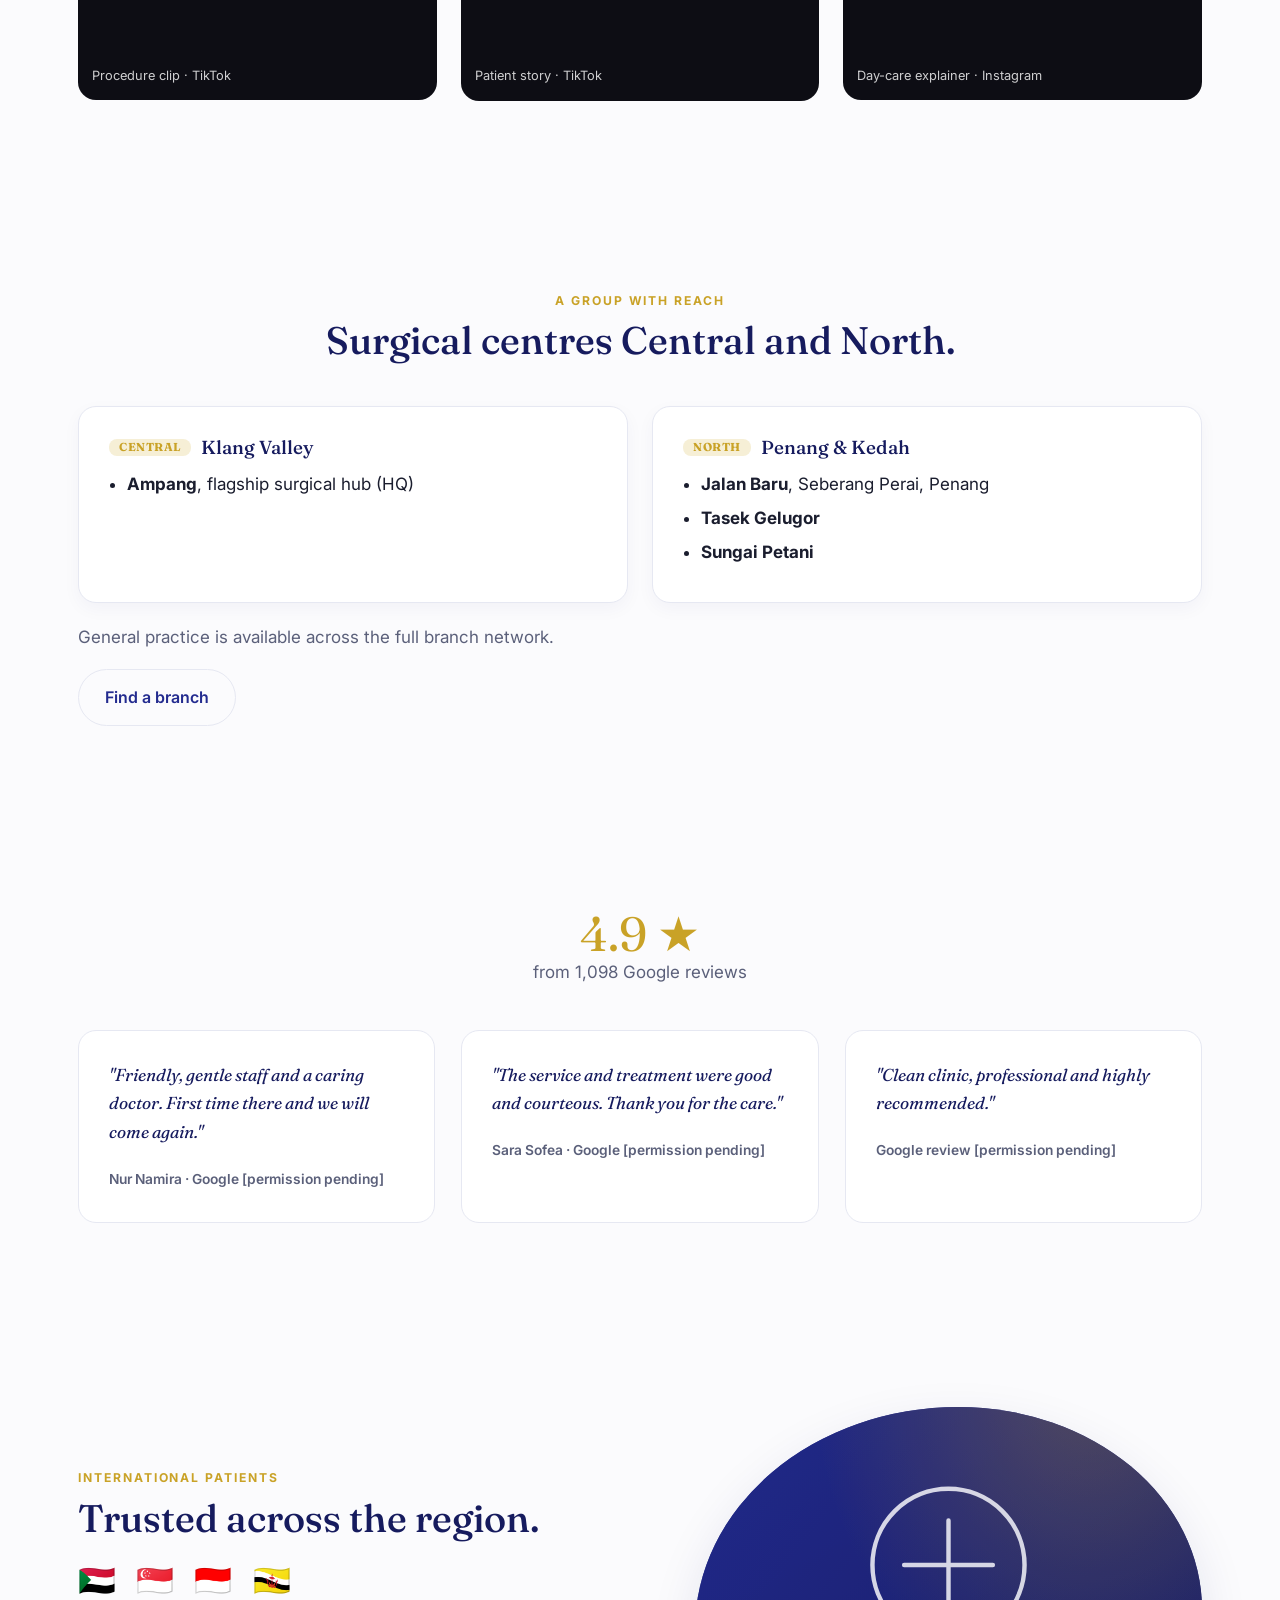
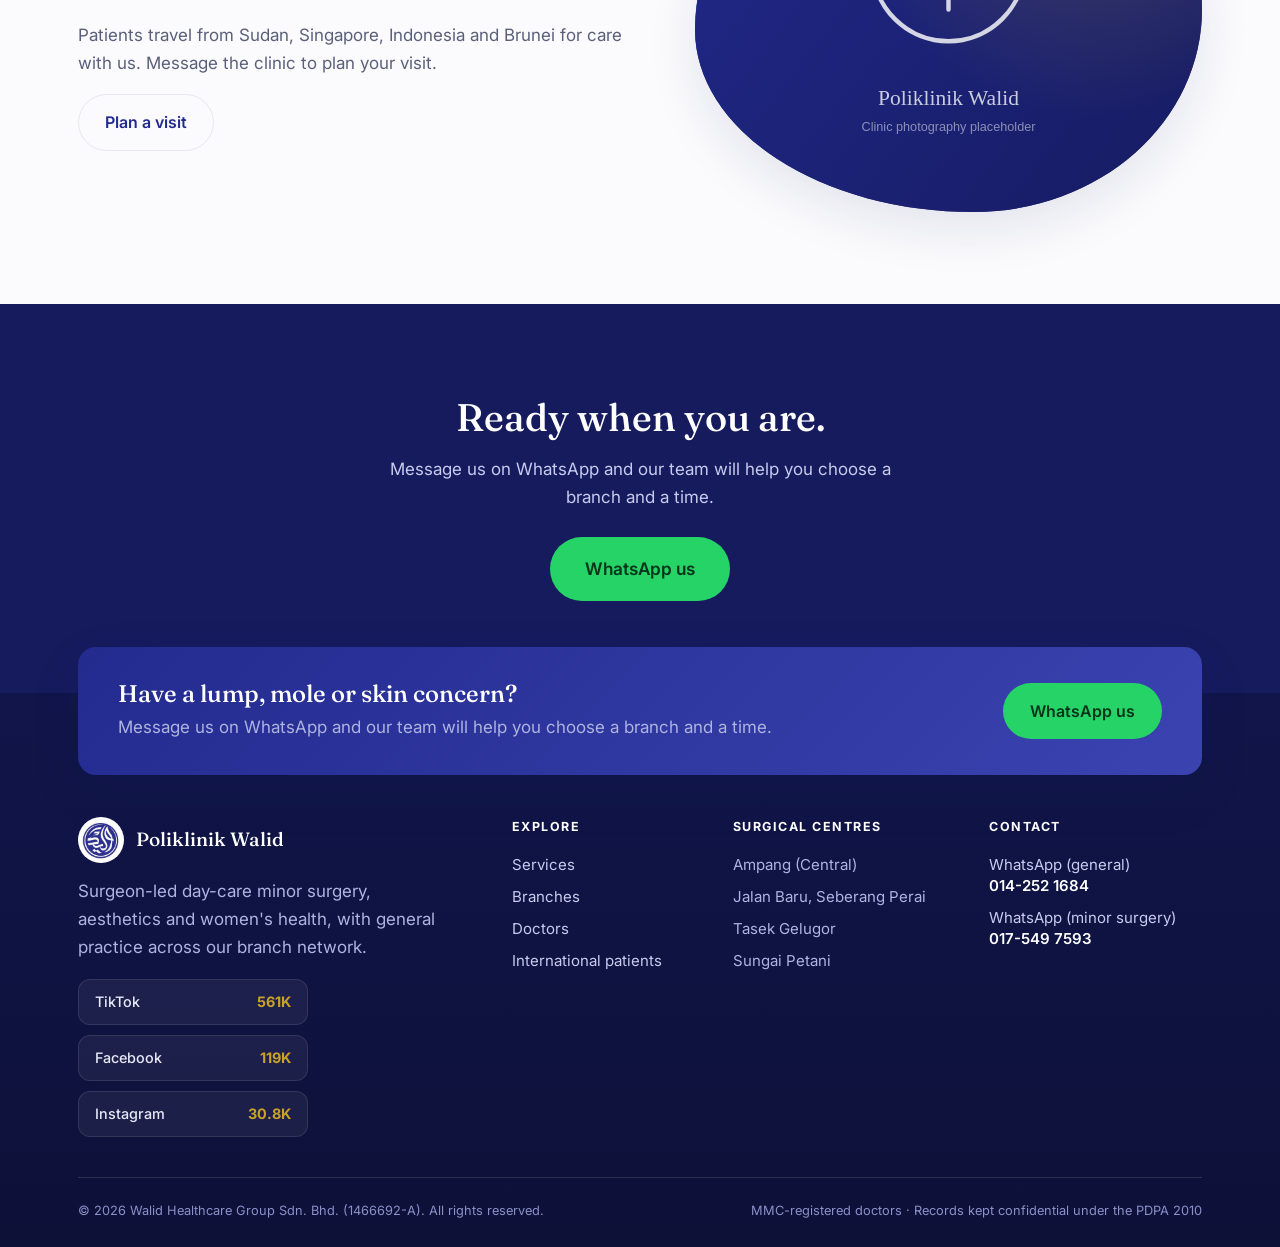
==== commit becd7d98: "Improve Prototype 3 footer; lock Concept AB as whole-site direction - Footer redesign: floating grad" ====
--- a/prototype-v3/index.html
+++ b/prototype-v3/index.html
@@ -178,20 +178,57 @@
 
   <!-- 10. FOOTER -->
   <footer class="site-footer">
-    <div class="container footer-grid">
-      <div>
-        <div class="brand"><img src="assets/logo.jpg" alt="Poliklinik Walid" width="42" height="42" class="footer-logo" /><span class="brand-name light">Poliklinik Walid</span></div>
-        <p class="muted-light">Surgeon-led day-care minor surgery, aesthetics and women's health, with general practice across our network.</p>
-        <div class="socials"><a href="https://www.tiktok.com/@drwalidutagha" target="_blank" rel="noopener">TikTok</a><a href="https://www.facebook.com/profile.php?id=100080089330356" target="_blank" rel="noopener">f</a><a href="https://www.instagram.com/drwalidutagha/" target="_blank" rel="noopener">IG</a><a href="https://www.google.com/search?q=Poliklinik+Walid" target="_blank" rel="noopener">G</a></div>
-      </div>
-      <div><h4>Explore</h4><ul><li><a href="#services">Services</a></li><li><a href="#network">Branches</a></li><li><a href="#specialist">Doctors</a></li><li><a href="#intl">About</a></li></ul></div>
-      <div><h4>Contact</h4><ul><li>WhatsApp (general): 014-252 1684</li><li>WhatsApp (surgery): 017-549 7593</li></ul></div>
-    </div>
-    <div class="container legal">MMC-registered doctors. Patient records kept confidential under the PDPA 2010. Walid Healthcare Group Sdn. Bhd. (1466692-A).</div>
+    <div class="container">
+
+      <!-- footer CTA band -->
+      <div class="footer-cta">
+        <div>
+          <h3>Have a lump, mole or skin concern?</h3>
+          <p class="muted-light">Message us on WhatsApp and our team will help you choose a branch and a time.</p>
+        </div>
+        <a class="btn btn-wa" href="#contact">WhatsApp us</a>
+      </div>
+
+      <div class="footer-grid">
+        <div class="footer-about">
+          <div class="brand"><img src="assets/logo.jpg" alt="Poliklinik Walid" width="46" height="46" class="footer-logo" /><span class="brand-name light">Poliklinik Walid</span></div>
+          <p class="muted-light">Surgeon-led day-care minor surgery, aesthetics and women's health, with general practice across our branch network.</p>
+          <div class="socials">
+            <a href="https://www.tiktok.com/@drwalidutagha" target="_blank" rel="noopener" aria-label="TikTok"><span class="s-ico">TikTok</span><b>561K</b></a>
+            <a href="https://www.facebook.com/profile.php?id=100080089330356" target="_blank" rel="noopener" aria-label="Facebook"><span class="s-ico">Facebook</span><b>119K</b></a>
+            <a href="https://www.instagram.com/drwalidutagha/" target="_blank" rel="noopener" aria-label="Instagram"><span class="s-ico">Instagram</span><b>30.8K</b></a>
+          </div>
+        </div>
+
+        <div class="footer-col">
+          <h4>Explore</h4>
+          <ul><li><a href="#services">Services</a></li><li><a href="#network">Branches</a></li><li><a href="#specialist">Doctors</a></li><li><a href="#intl">International patients</a></li></ul>
+        </div>
+
+        <div class="footer-col">
+          <h4>Surgical centres</h4>
+          <ul><li>Ampang (Central)</li><li>Jalan Baru, Seberang Perai</li><li>Tasek Gelugor</li><li>Sungai Petani</li></ul>
+        </div>
+
+        <div class="footer-col">
+          <h4>Contact</h4>
+          <ul>
+            <li><a href="https://wa.me/60142521684" target="_blank" rel="noopener">WhatsApp (general)<br/><b>014-252 1684</b></a></li>
+            <li><a href="https://wa.me/60175497593" target="_blank" rel="noopener">WhatsApp (minor surgery)<br/><b>017-549 7593</b></a></li>
+          </ul>
+        </div>
+      </div>
+
+      <div class="footer-bottom">
+        <span>&copy; <span id="yr">2026</span> Walid Healthcare Group Sdn. Bhd. (1466692-A). All rights reserved.</span>
+        <span class="footer-compliance">MMC-registered doctors &middot; Records kept confidential under the PDPA 2010</span>
+      </div>
+    </div>
   </footer>
 
   <a class="fab" href="#contact">&#128172; WhatsApp us</a>
 
   <script src="reveal.js" defer></script>
+  <script>document.getElementById('yr').textContent = new Date().getFullYear();</script>
 </body>
 </html>
--- a/prototype-v3/styles.css
+++ b/prototype-v3/styles.css
@@ -153,18 +153,40 @@
 .cta p { color: #c7cbee; max-width: 46ch; margin: 0 auto 26px; }
 
 /* Footer */
-.site-footer { background: #0f1340; color: #c7cbee; padding: 64px 0 30px; }
-.footer-grid { display: grid; grid-template-columns: 2fr 1fr 1fr; gap: 44px; margin-bottom: 36px; }
+.site-footer { background: linear-gradient(180deg, #11154a, #0d1138); color: #c7cbee; padding: 0 0 26px; margin-top: 0; }
+.muted-light { color: #aeb3e0; }
+
+/* Footer CTA band */
+.footer-cta { display: flex; align-items: center; justify-content: space-between; gap: 28px; flex-wrap: wrap;
+  background: linear-gradient(135deg, var(--brand-700), var(--brand-500)); border-radius: var(--radius);
+  padding: 34px 40px; transform: translateY(-46px); margin-bottom: -24px; box-shadow: var(--shadow); }
+.footer-cta h3 { color: #fff; margin: 0 0 .2em; font-size: 1.5rem; }
+.footer-cta p { margin: 0; }
+.footer-cta .btn { flex: 0 0 auto; }
+
+/* Footer grid */
+.footer-grid { display: grid; grid-template-columns: 2.2fr 1fr 1.2fr 1.2fr; gap: 44px; padding: 20px 0 40px; }
 .footer-logo { background: #fff; border-radius: 50%; padding: 2px; }
-.muted-light { color: #aeb3e0; }
-.site-footer h4 { color: #fff; font-family: var(--sans); font-size: .82rem; letter-spacing: .1em; text-transform: uppercase; margin: 0 0 14px; }
-.site-footer ul { list-style: none; padding: 0; margin: 0; }
-.site-footer li { margin-bottom: 8px; font-size: .94rem; }
-.site-footer a { color: #c7cbee; }
-.site-footer a:hover { color: #fff; }
-.socials { display: flex; gap: 12px; margin-top: 14px; }
-.socials a { width: 40px; height: 40px; border-radius: 50%; background: rgba(255,255,255,.1); display: grid; place-items: center; font-size: .82rem; font-weight: 600; }
-.legal { border-top: 1px solid rgba(255,255,255,.14); padding-top: 20px; font-size: .8rem; color: #8a90c8; }
+.footer-about .brand { margin-bottom: 14px; }
+.footer-about p { max-width: 34ch; }
+.site-footer h4 { color: #fff; font-family: var(--sans); font-size: .78rem; letter-spacing: .12em; text-transform: uppercase; margin: 0 0 16px; }
+.footer-col ul { list-style: none; padding: 0; margin: 0; }
+.footer-col li { margin-bottom: 11px; font-size: .94rem; color: #aeb3e0; line-height: 1.4; }
+.footer-col a { color: #c7cbee; }
+.footer-col a:hover { color: #fff; }
+.footer-col a b { color: #fff; font-weight: 600; }
+
+/* Social buttons with follower counts */
+.socials { display: flex; flex-direction: column; gap: 10px; margin-top: 18px; }
+.socials a { display: flex; align-items: center; justify-content: space-between; gap: 14px; max-width: 230px;
+  background: rgba(255,255,255,.06); border: 1px solid rgba(255,255,255,.1); border-radius: 12px;
+  padding: 10px 16px; color: #e7e9f8; font-size: .9rem; font-weight: 500; transition: background-color .18s ease, transform .18s ease, border-color .18s ease; }
+.socials a:hover { background: rgba(255,255,255,.12); border-color: var(--gold-500); transform: translateX(3px); color: #fff; }
+.socials a b { color: var(--gold-500); font-weight: 700; }
+
+/* Bottom bar */
+.footer-bottom { border-top: 1px solid rgba(255,255,255,.12); padding-top: 22px; display: flex; justify-content: space-between; gap: 16px; flex-wrap: wrap; font-size: .8rem; color: #8a90c8; }
+.footer-compliance { color: #8a90c8; }
 
 /* Floating WhatsApp */
 .fab { position: fixed; right: 22px; bottom: 22px; z-index: 60; background: var(--wa); color: #06351b; font-weight: 700; padding: 14px 22px; border-radius: 999px; box-shadow: 0 10px 28px rgba(0,0,0,.22); display: flex; gap: 8px; transition: transform .16s ease; }
@@ -188,11 +210,18 @@
   .proof-grid { grid-template-columns: 1fr 1fr; }
   section { padding: 64px 0; }
 }
+@media (max-width: 960px) {
+  .footer-grid { grid-template-columns: 1fr 1fr; gap: 32px; }
+  .footer-about { grid-column: 1 / -1; }
+  .footer-cta { padding: 28px; }
+}
 @media (max-width: 560px) {
   .svc-row, .proof-grid { grid-template-columns: 1fr; }
   .proof-rail { gap: 22px; flex-wrap: wrap; }
   .hero-cta .btn { flex: 1 1 auto; justify-content: center; }
   .nav a:not(.btn) { display: none; }
+  .footer-grid { grid-template-columns: 1fr; }
+  .footer-cta { flex-direction: column; align-items: flex-start; text-align: left; }
 }
 @media (prefers-reduced-motion: reduce) {
   .reveal, .reveal-group > * { opacity: 1 !important; transform: none !important; transition: none !important; }
